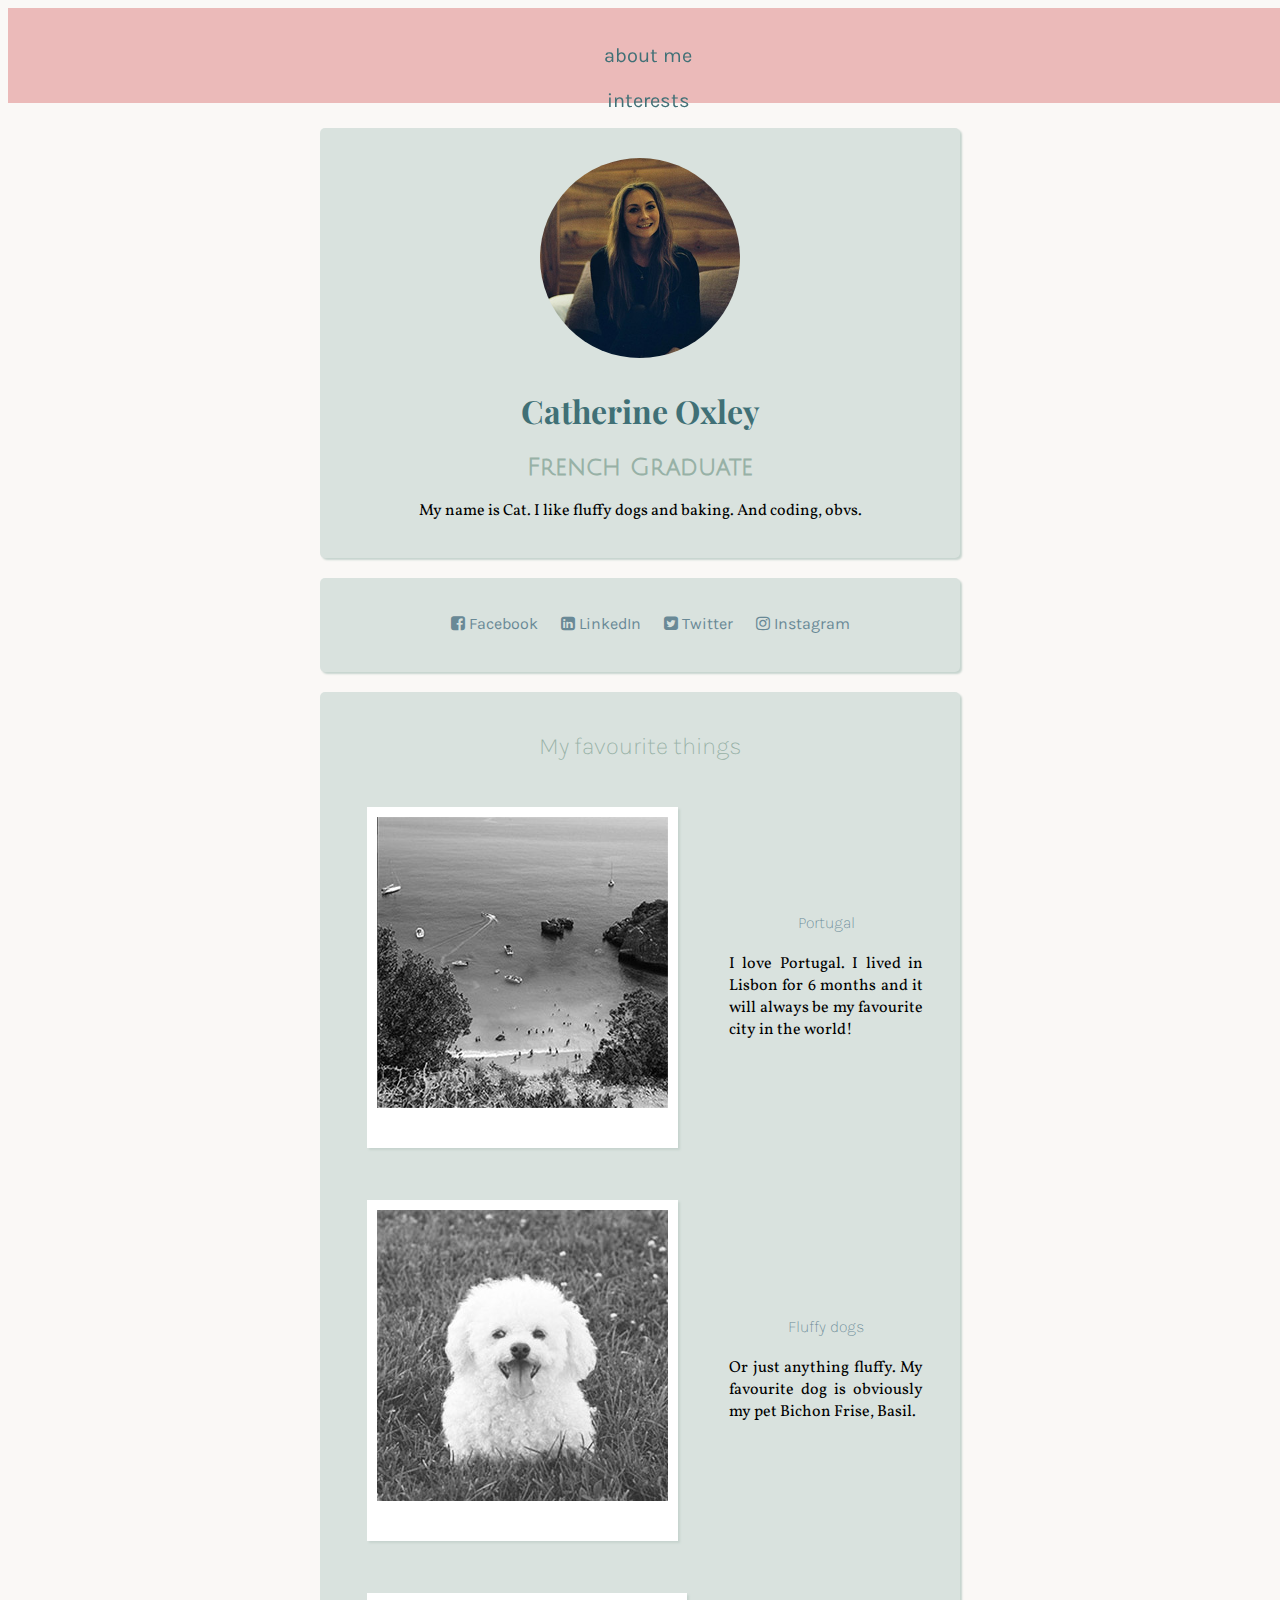
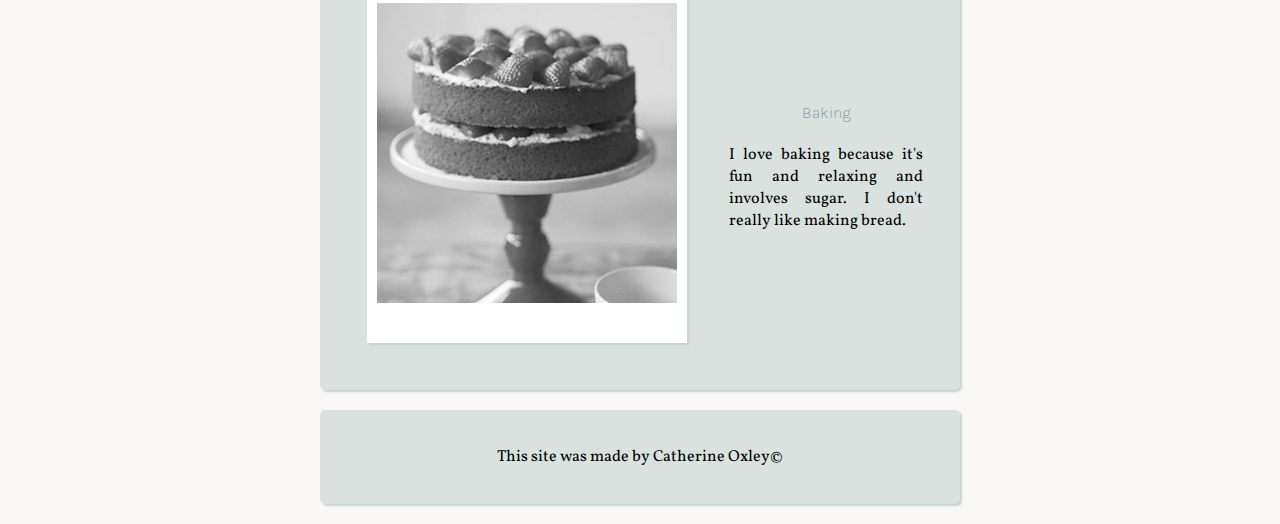
==== index.html @ bc28414e "done" ====
<html>
  <head>
    <meta charset="utf-8">
    <title>Basic info</title>

    <!-- Google fonts -->
    <link rel="stylesheet" href="https://fonts.googleapis.com/css?family=Vollkorn|Karla|Playfair+Display|Julius+Sans+One">

    <!-- Fontawesome -->
    <link href="https://maxcdn.bootstrapcdn.com/font-awesome/4.2.0/css/font-awesome.min.css" rel="stylesheet">

    <!-- Your style -->
    <link rel="stylesheet" href="style.css">
  </head>
  <body>

  <div class="container">

    <div class="navbar">
      <ul>
        <li class="inline-list">
          <a href="#header">about me</a>
        </li>
        <li>
          <img src="">
        </li>
        <li class="inline-list">
        <a href="#pic_table">interests</a>
        </li>
      </ul>
    </div>

    <div class="site-right">

      <div class="card" id="header">
        <img src="images/me.jpg">
        <h1>Catherine Oxley</h1>

        <h2>French Graduate</h2>

        <p>My name is Cat. I like fluffy dogs and baking. And coding, obvs.</p>
      </div>

      <div class="card">
        <ul>
          <li class = "inline-list">
            <a href="https://www.facebook.com/catherine.r.oxley">
            <i class="fa fa-facebook-square" aria-hidden="true"></i> Facebook</a>
          </li>

          <li class = "inline-list">
            <a href="https://uk.linkedin.com/in/croxley">
            <i class="fa fa-linkedin-square" aria-hidden="true"></i> LinkedIn</a>
          </li>

          <li class = "inline-list">
            <a href="https://twitter.com/CatherineOxley">
            <i class="fa fa-twitter-square" aria-hidden="true"></i> Twitter</a>
          </li>

          <li class = "inline-list">
            <a href="https://www.instagram.com/catherineoxley/">
            <i class="fa fa-instagram" aria-hidden="true"></i> Instagram</a>
          </li>
        </ul>
      </div>

      <div class="card" id="pic_table">
      <h2>My favourite things</h2>
        <table>
          <tr>
            <td>
              <img src="images/beachbw.jpg">
            </td>
            <td>
              <h4>Portugal</h4>
              <p>I love Portugal. I lived in Lisbon for 6 months and it will always be my favourite city in the world!</p>
            </td>
          </tr>
          <tr>
            <td>
              <img src="images/bichon copy.jpg">
            </td>
            <td>
              <h4>Fluffy dogs</h4>
              <p>Or just anything fluffy. My favourite dog is obviously my pet Bichon Frise, Basil.</p>
            </td>
          </tr>
          <tr>
            <td>
              <img src="images/cakebw.jpg">
            </td>
            <td>
              <h4>Baking</h4>
              <p>I love baking because it's fun and relaxing and involves sugar. I don't really like making bread.</p>
            </td>
          </tr>
        </table>
      </div>

      <div class="card">
        <p>This site was made by Catherine Oxley&copy;</p>
      </div>

    </div>

  </div>

  </body>
</html>
---- style.css ----
body {
  background-color: #FAF8F6;
  font-family: 'Vollkorn', serif;
}

h4,
#pic_table h2 {
  font-family: 'Karla', sans-serif;
  font-weight: 100;
}

h1 {
  color: #407076;
  font-family: 'Playfair Display', serif;
}

h2 {
  font-family: 'Julius Sans One', sans-serif;
  color: #97B1A6;
}

h4 {
  color: #698996;
}

ul {
  list-style: none;
}

ul a {
  color: #698996;
  text-decoration: none;
  font-family: 'Karla', sans-serif;
}

ul a:hover {
  color: #EBBAB9;
}

.card {
  text-align: center;
  width: 600px;
  margin: 20 auto;
  padding: 20px;
  border-radius: 5px;
  background-color: #D9E2DE;
  box-shadow: 2px 2px 2px #C6D4CE;
}

#header img {
  padding: 10px;
  border-radius: 50%;
  width: 200px;
}

#pic_table img {
  margin: 10px;
  border: 10px solid white;
  border-bottom: 40px solid white;
  box-shadow: 2px 2px 2px #C6D4CE;
}

#pic_table td {
  padding: 15px;
  text-align: justify;
}

#pic_table td h4{
  text-align: center;
}

.inline-list {
  display: inline-block;
  padding: 0 20;
  font-size: 16px;
  padding-left: 0px;
}

.navbar {
  position: fixed;
  width: 100%;
  height: 75px;
  background-color: #EBBAB9;
  padding-top: 20px;
}

.navbar ul {
  text-align: center;
  padding-right: 20px;
}

.navbar a {
  color: #407076;
  font-size: 20px;
}

.navbar a:hover {
  color: white;
}

.site-right {
  padding-top: 100px;
}
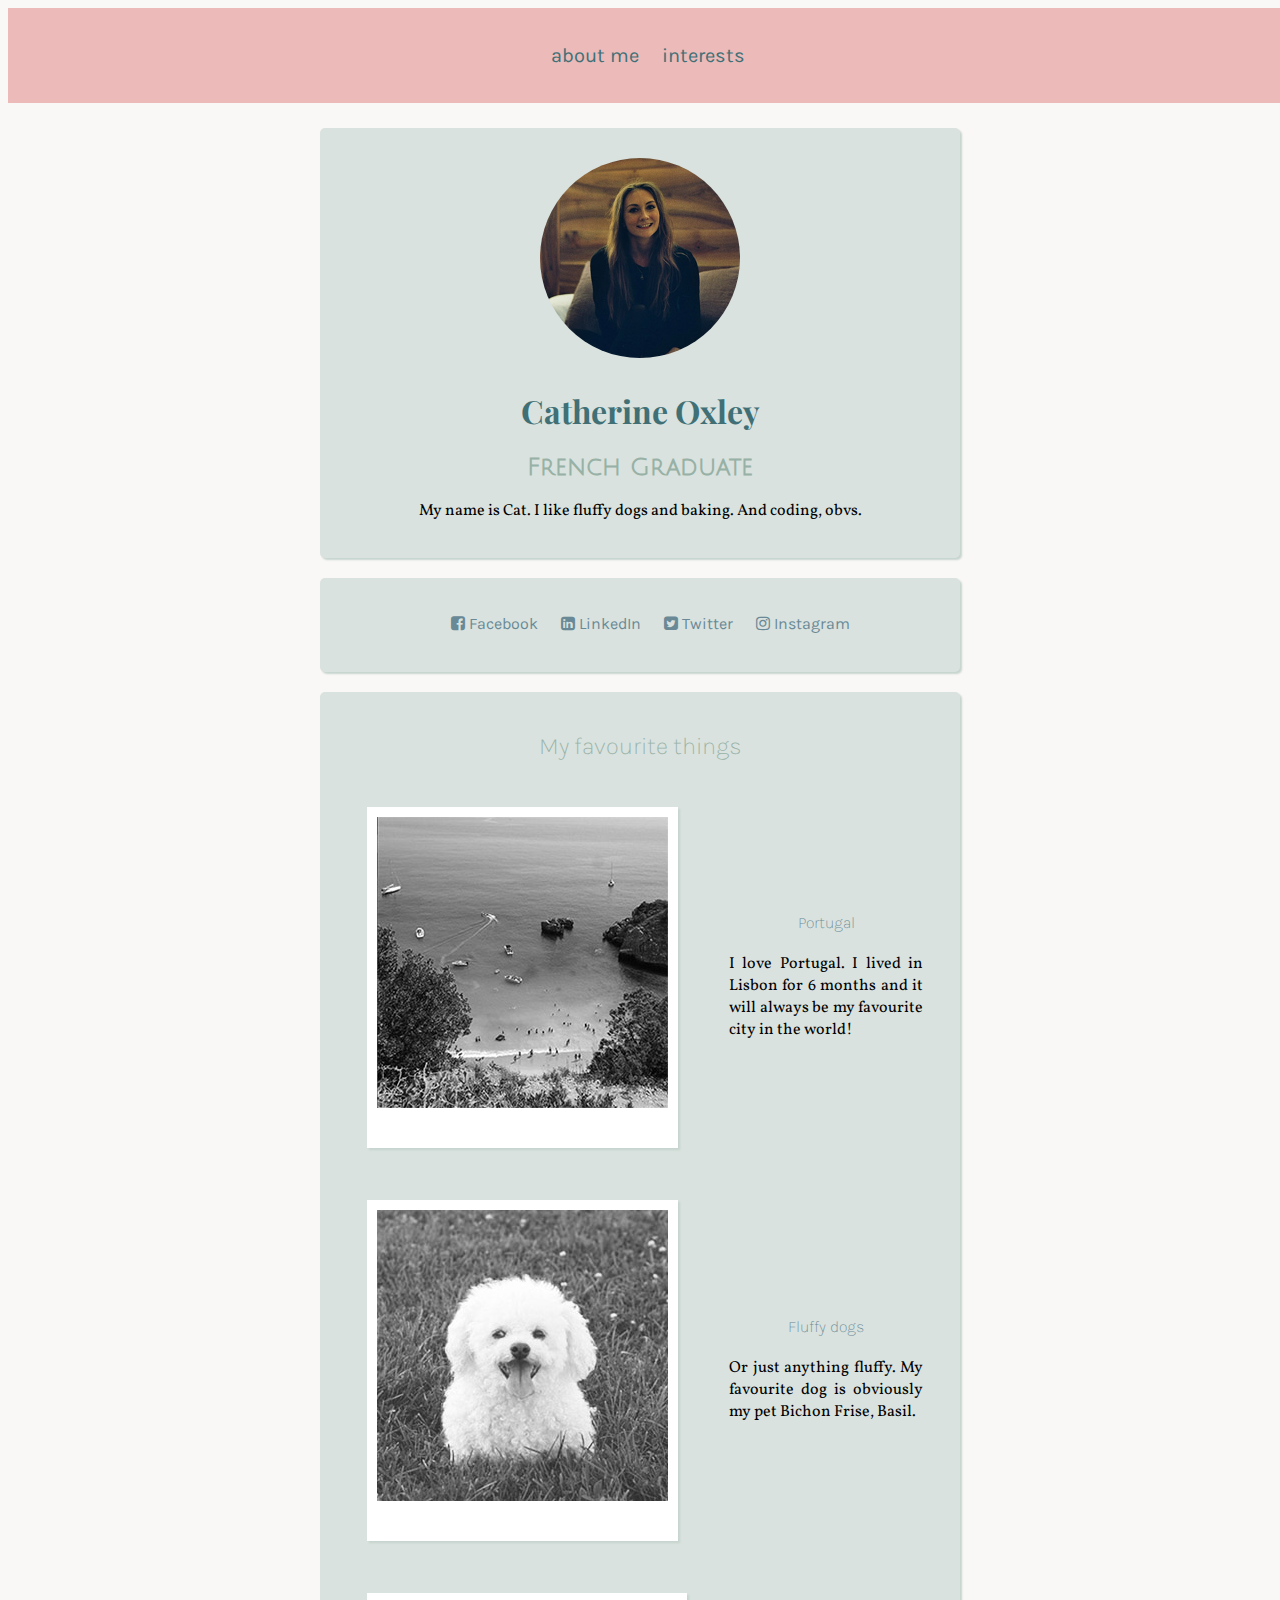
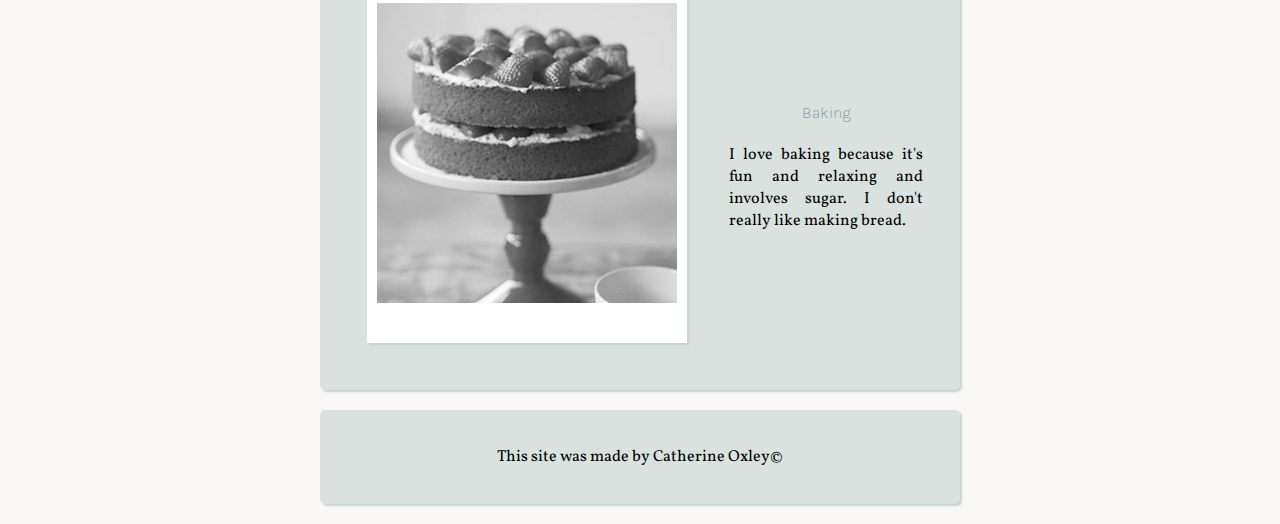
==== commit c02de0df: "gh page" ====
--- a/index.html
+++ b/index.html
@@ -20,9 +20,6 @@
       <ul>
         <li class="inline-list">
           <a href="#header">about me</a>
-        </li>
-        <li>
-          <img src="">
         </li>
         <li class="inline-list">
         <a href="#pic_table">interests</a>
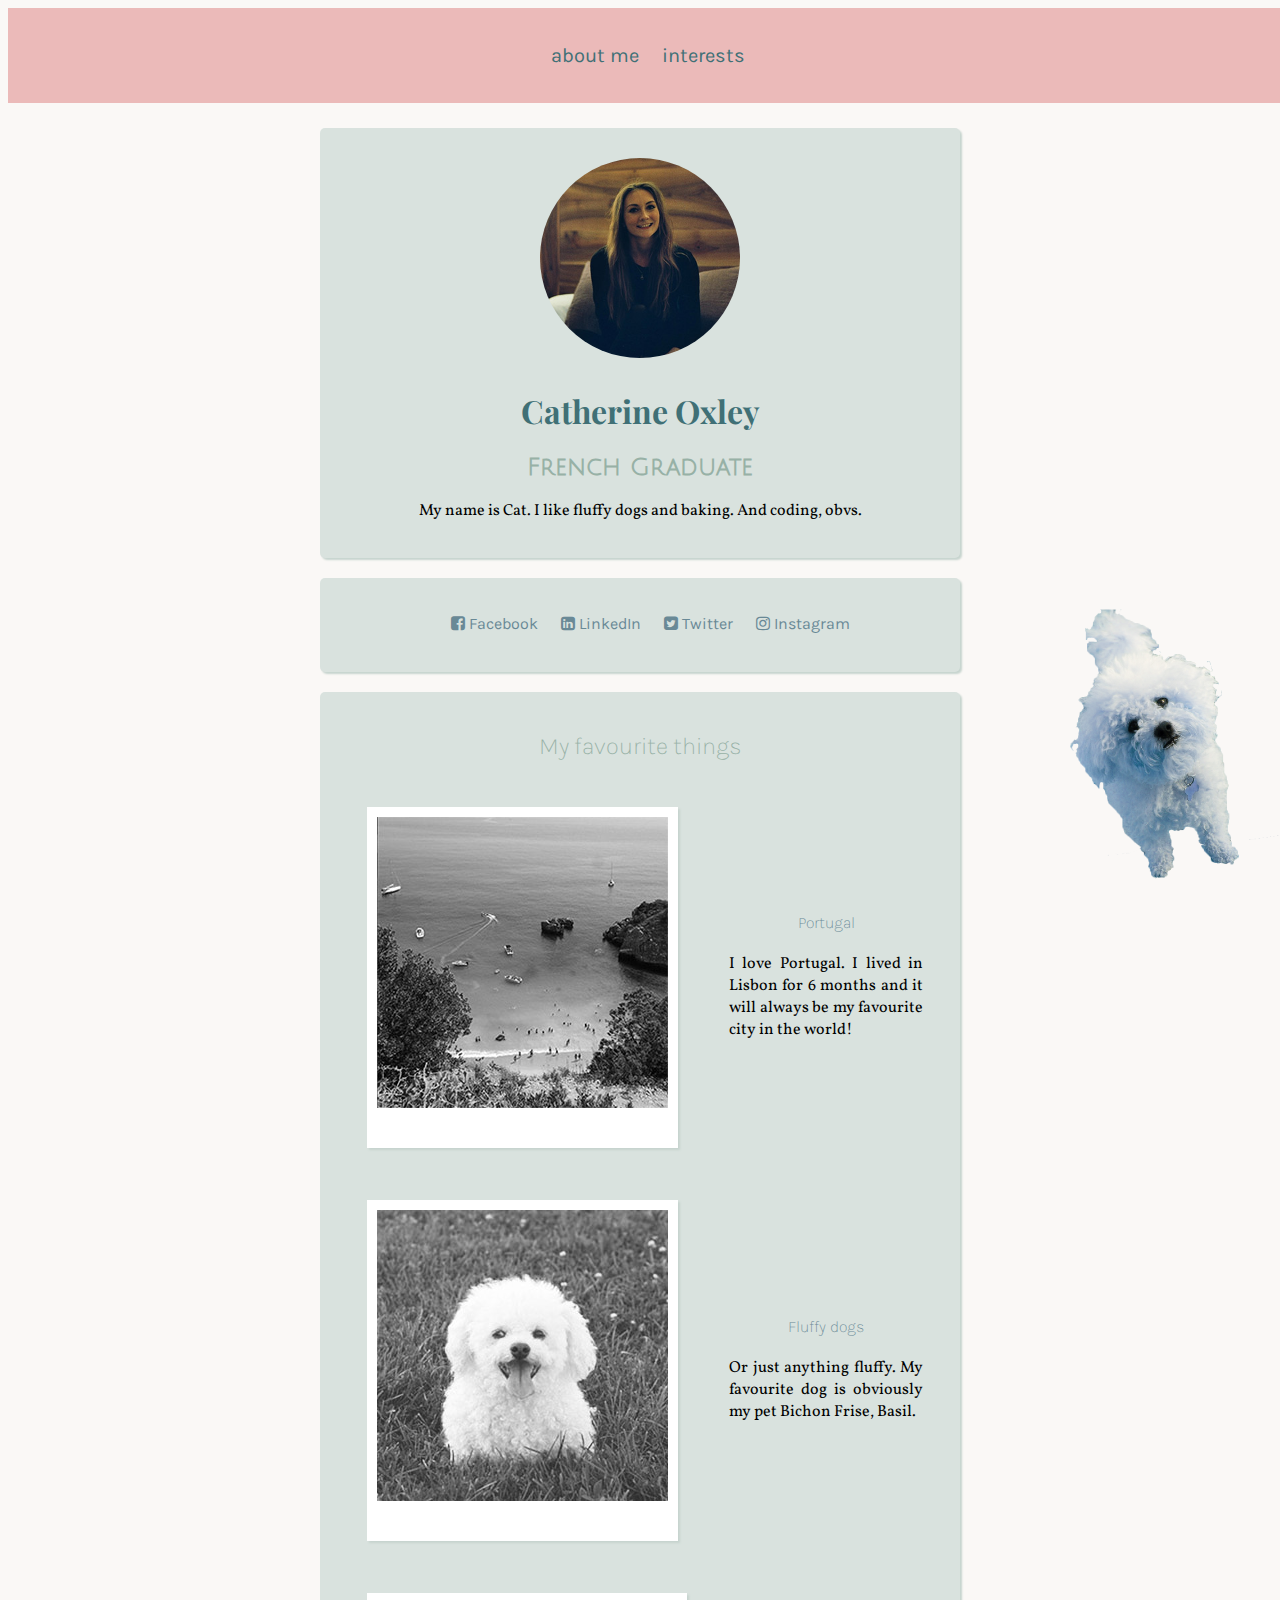
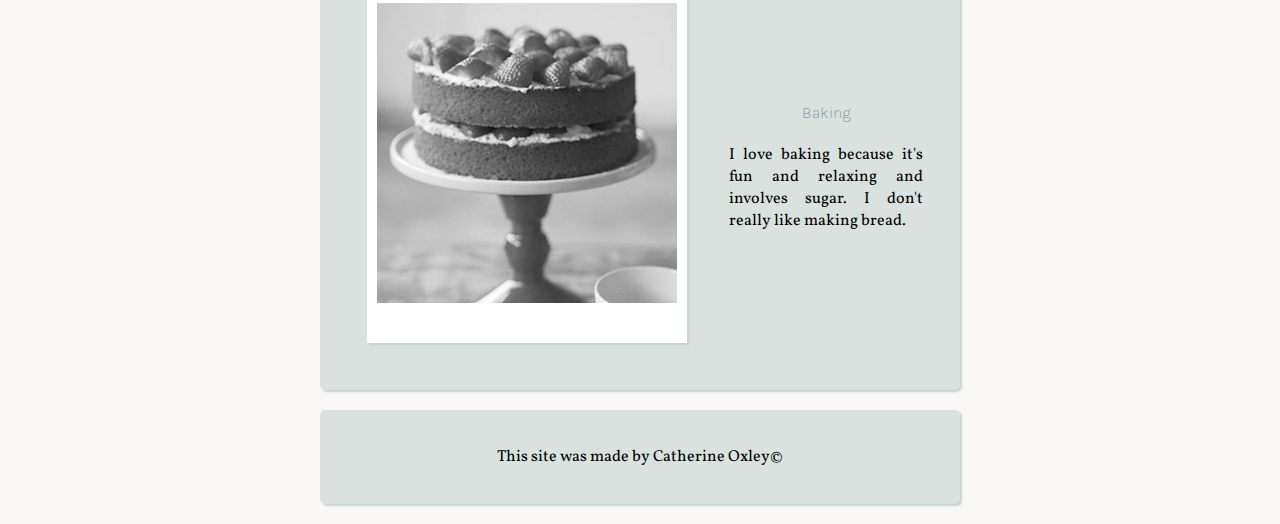
==== commit b76e000a: "my page" ====
--- a/index.html
+++ b/index.html
@@ -101,6 +101,10 @@
 
     </div>
 
+    <div id="basil">
+    <img src="images/bluebasil.png">
+    </div>
+
   </div>
 
   </body>
--- a/style.css
+++ b/style.css
@@ -102,3 +102,16 @@
   padding-top: 100px;
 }
 
+#basil {
+  position: fixed;
+  bottom: 5PX;
+  right: 5px;
+  z-index: 10;
+}
+
+#basil img {
+  width: 450px;
+  padding-bottom: 0;
+  margin-bottom: 0;
+  margin-right: -100px;
+}
